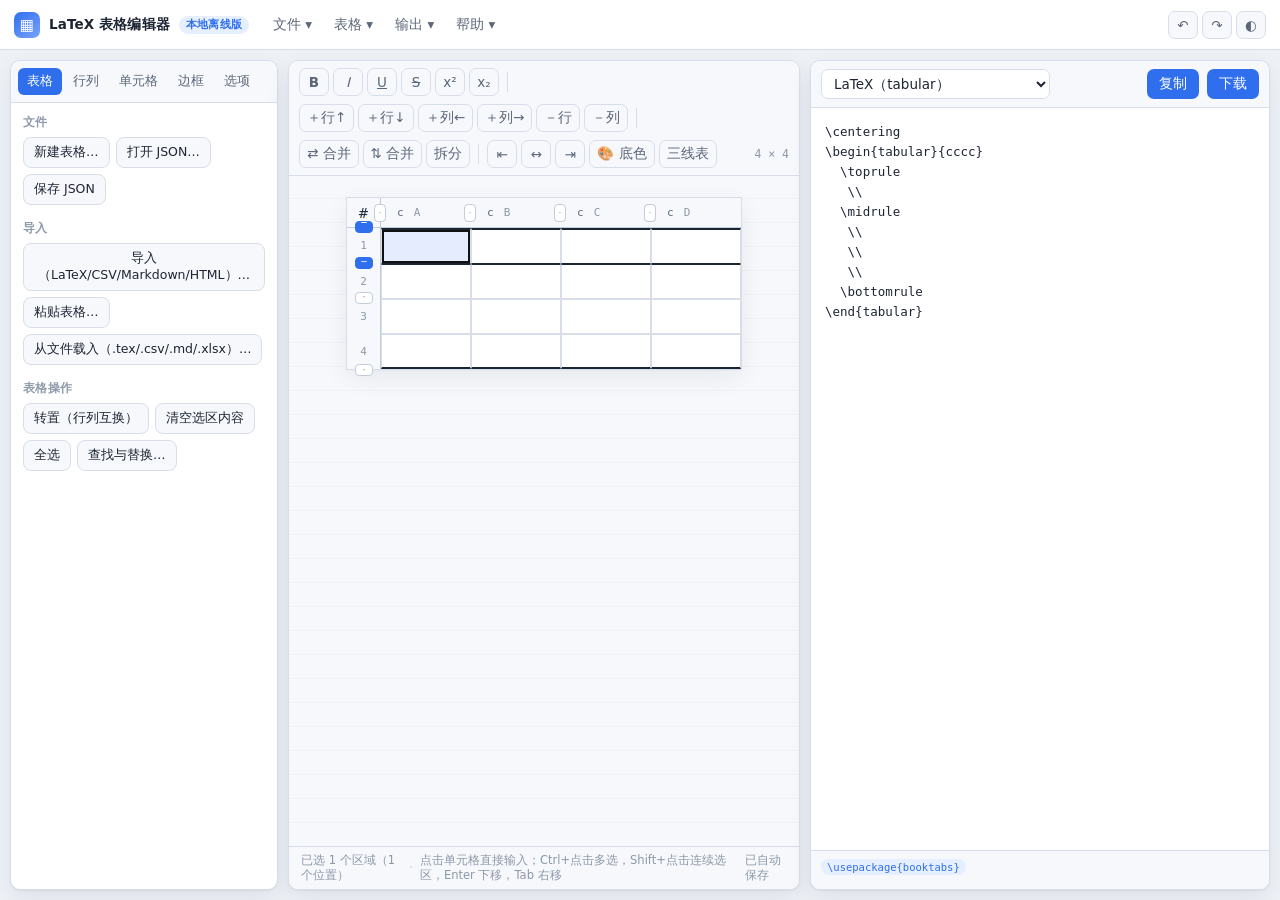
==== latex/index.html @ 6a0709be "feat(latex): 新增「📐 LaTeX 表格」板块，内嵌 LaTeX 表格编辑器 把 latex-tables-local 项目作为独立板块接入。  接入方式：iframe 嵌入（不改动其源码" ====
<!doctype html>
<html lang="zh-CN">
<head>
<meta charset="utf-8">
<meta name="viewport" content="width=device-width, initial-scale=1">
<title>LaTeX 表格编辑器 · 本地离线版</title>
<link rel="icon" href="data:image/svg+xml,%3Csvg xmlns='http://www.w3.org/2000/svg' viewBox='0 0 32 32'%3E%3Crect width='32' height='32' rx='6' fill='%232f6fed'/%3E%3Cg fill='%23fff'%3E%3Crect x='6' y='8' width='20' height='3'/%3E%3Crect x='6' y='14.5' width='20' height='3'/%3E%3Crect x='6' y='21' width='20' height='3'/%3E%3C/g%3E%3C/svg%3E">
<link rel="stylesheet" href="styles/app.css">
</head>
<body>

<header class="topbar">
  <div class="brand">
    <span class="logo" aria-hidden="true">▦</span>
    <span class="brand-name">LaTeX 表格编辑器</span>
    <span class="badge">本地离线版</span>
  </div>

  <nav class="menubar" id="menubar">
    <button class="menubtn" data-menu="file">文件 ▾</button>
    <button class="menubtn" data-menu="table">表格 ▾</button>
    <button class="menubtn" data-menu="output">输出 ▾</button>
    <button class="menubtn" data-menu="help">帮助 ▾</button>
  </nav>

  <div class="topbar-right">
    <button class="iconbtn" data-act="undo" title="撤销 (Ctrl+Z)">↶</button>
    <button class="iconbtn" data-act="redo" title="重做 (Ctrl+Y)">↷</button>
    <button class="iconbtn" data-act="toggleTheme" title="切换深色/浅色">◐</button>
  </div>
</header>

<main class="layout">

  <!-- ============ 左侧面板 ============ -->
  <aside class="side">
    <div class="tabs" role="tablist">
      <button class="tab is-active" data-tab="table">表格</button>
      <button class="tab" data-tab="rows">行列</button>
      <button class="tab" data-tab="cell">单元格</button>
      <button class="tab" data-tab="border">边框</button>
      <button class="tab" data-tab="opt">选项</button>
    </div>

    <div class="panes">

      <section class="pane is-active" data-pane="table">
        <div class="group">
          <h4>文件</h4>
          <div class="btns">
            <button data-act="new">新建表格…</button>
            <button data-act="openJson">打开 JSON…</button>
            <button data-act="saveJson">保存 JSON</button>
          </div>
        </div>
        <div class="group">
          <h4>导入</h4>
          <div class="btns">
            <button data-act="import">导入（LaTeX/CSV/Markdown/HTML）…</button>
            <button data-act="pasteTable">粘贴表格…</button>
            <button data-act="loadFile">从文件载入（.tex/.csv/.md/.xlsx）…</button>
          </div>
        </div>
        <div class="group">
          <h4>表格操作</h4>
          <div class="btns">
            <button data-act="transpose">转置（行列互换）</button>
            <button data-act="clearSel">清空选区内容</button>
            <button data-act="selectAll">全选</button>
            <button data-act="find">查找与替换…</button>
          </div>
        </div>
      </section>

      <section class="pane" data-pane="rows">
        <div class="group">
          <h4>行</h4>
          <div class="btns">
            <button data-act="rowAbove">在上方插入行</button>
            <button data-act="rowBelow">在下方插入行</button>
            <button data-act="rowDelete" class="danger">删除行</button>
          </div>
        </div>
        <div class="group">
          <h4>列</h4>
          <div class="btns">
            <button data-act="colBefore">在左侧插入列</button>
            <button data-act="colAfter">在右侧插入列</button>
            <button data-act="colDelete" class="danger">删除列</button>
          </div>
        </div>
        <div class="group">
          <h4>列对齐</h4>
          <div class="btns seg">
            <button data-act="colAlign" data-v="l">左对齐 (l)</button>
            <button data-act="colAlign" data-v="c">居中 (c)</button>
            <button data-act="colAlign" data-v="r">右对齐 (r)</button>
          </div>
          <p class="hint">作用于选区覆盖的所有列；也可点击表格列头上的 l/c/r 按钮逐列切换。</p>
        </div>
      </section>

      <section class="pane" data-pane="cell">
        <div class="group">
          <h4>文字样式</h4>
          <div class="btns seg tight">
            <button data-act="fmt" data-v="b" title="加粗 (Ctrl+B)"><b>B</b></button>
            <button data-act="fmt" data-v="i" title="斜体 (Ctrl+I)"><i>I</i></button>
            <button data-act="fmt" data-v="u" title="下划线 (Ctrl+U)"><u>U</u></button>
            <button data-act="fmt" data-v="s" title="删除线"><s>S</s></button>
            <button data-act="fmt" data-v="sup" title="上标">x²</button>
            <button data-act="fmt" data-v="sub" title="下标">x₂</button>
          </div>
          <div class="btns">
            <button data-act="footnote">插入脚注 \footnote</button>
            <button data-act="math">插入行内公式 $…$</button>
            <button data-act="clearFmt">清除格式</button>
          </div>
        </div>
        <div class="group">
          <h4>对齐</h4>
          <div class="btns seg">
            <button data-act="cellAlign" data-v="">默认</button>
            <button data-act="cellAlign" data-v="l">左</button>
            <button data-act="cellAlign" data-v="c">中</button>
            <button data-act="cellAlign" data-v="r">右</button>
          </div>
        </div>
        <div class="group">
          <h4>颜色</h4>
          <div class="btns">
            <button data-act="bg">背景色…</button>
            <button data-act="fg">文字色…</button>
            <button data-act="clearColor">清除颜色</button>
          </div>
        </div>
        <div class="group">
          <h4>合并</h4>
          <div class="btns">
            <button data-act="mergeH">水平合并</button>
            <button data-act="mergeV">垂直合并</button>
            <button data-act="mergeAll">合并矩形区域</button>
            <button data-act="split">拆分单元格</button>
          </div>
        </div>
      </section>

      <section class="pane" data-pane="border">
        <div class="group">
          <h4>横线（置于选中单元格上/下边界）</h4>
          <div class="btns">
            <button data-act="borderTop">上边框</button>
            <button data-act="borderBottom">下边框</button>
            <button data-act="borderClearTop">清除上边框</button>
            <button data-act="borderClearBottom">清除下边框</button>
          </div>
        </div>
        <div class="group">
          <h4>线型（作用于下一次或已选单元格）</h4>
          <div class="rulelist" id="ruleList"></div>
        </div>
        <div class="group">
          <h4>竖线（列分隔线）</h4>
          <div class="btns">
            <button data-act="vlineToggle">切换选区左右竖线</button>
            <button data-act="vlineOff">清除所有竖线</button>
          </div>
          <p class="hint">LaTeX 的竖线属于列格式（colspec 中的 <code>|</code>），因此是整列生效。</p>
        </div>
        <div class="group">
          <h4>快捷方案</h4>
          <div class="btns">
            <button data-act="booktabs">自动三线表</button>
            <button data-act="allBorders">全部边框</button>
            <button data-act="noBorders">清除全部边框</button>
          </div>
        </div>
      </section>

      <section class="pane" data-pane="opt">
        <div class="group">
          <h4>自适应页面（仅 LaTeX）</h4>
          <label class="row"><span>宽度适配</span>
            <select data-opt="fit">
              <option value="none">不处理</option>
              <option value="scale">缩放整体（adjustbox 限宽）</option>
              <option value="tabularx">自动列宽（tabularx）</option>
            </select>
          </label>
          <label class="row"><span>字号</span>
            <select data-opt="fontsize">
              <option value="">默认</option>
              <option value="\small">\small</option>
              <option value="\footnotesize">\footnotesize</option>
              <option value="\scriptsize">\scriptsize</option>
              <option value="\tiny">\tiny</option>
            </select>
          </label>
          <label class="chk"><input type="checkbox" data-opt="centering"> 表格居中（\centering）</label>
          <label class="chk"><input type="checkbox" data-opt="landscape"> 横向页面（landscape）</label>
          <label class="chk"><input type="checkbox" data-opt="float"> 作为浮动体（table）</label>
          <label class="chk"><input type="checkbox" data-opt="longtable"> 允许跨页（longtable）</label>
          <label class="row"><span>标题</span><input type="text" data-opt="caption" placeholder="caption 内容"></label>
          <label class="row"><span>标签</span><input type="text" data-opt="label" placeholder="tab:my-table"></label>
        </div>
        <div class="group">
          <h4>代码输出</h4>
          <label class="chk"><input type="checkbox" data-opt="escape"> 转义特殊字符（&amp; % $ # _ { } ~ ^ \）</label>
          <label class="chk"><input type="checkbox" data-opt="preserveCommands"> 不转义已输入的 LaTeX 命令（BETA）</label>
          <label class="chk"><input type="checkbox" data-opt="compact"> 横线与被删空白紧凑输出</label>
        </div>
        <div class="group">
          <h4>数据</h4>
          <div class="btns">
            <button data-act="clearAll" class="danger">清空整个表格</button>
            <button data-act="resetOptions">恢复默认选项</button>
          </div>
        </div>
      </section>

    </div>
  </aside>

  <!-- ============ 中间：编辑器 ============ -->
  <section class="editor">
    <div class="gridbar">
      <div class="gb-group">
        <button class="iconbtn" data-act="fmt" data-v="b" title="加粗"><b>B</b></button>
        <button class="iconbtn" data-act="fmt" data-v="i" title="斜体"><i>I</i></button>
        <button class="iconbtn" data-act="fmt" data-v="u" title="下划线"><u>U</u></button>
        <button class="iconbtn" data-act="fmt" data-v="s" title="删除线"><s>S</s></button>
        <button class="iconbtn" data-act="fmt" data-v="sup" title="上标">x²</button>
        <button class="iconbtn" data-act="fmt" data-v="sub" title="下标">x₂</button>
      </div>
      <div class="gb-sep"></div>
      <div class="gb-group">
        <button class="iconbtn" data-act="rowAbove" title="上方插入行">＋行↑</button>
        <button class="iconbtn" data-act="rowBelow" title="下方插入行">＋行↓</button>
        <button class="iconbtn" data-act="colBefore" title="左侧插入列">＋列←</button>
        <button class="iconbtn" data-act="colAfter" title="右侧插入列">＋列→</button>
        <button class="iconbtn" data-act="rowDelete" title="删除行">－行</button>
        <button class="iconbtn" data-act="colDelete" title="删除列">－列</button>
      </div>
      <div class="gb-sep"></div>
      <div class="gb-group">
        <button class="iconbtn" data-act="mergeH" title="水平合并">⇄ 合并</button>
        <button class="iconbtn" data-act="mergeV" title="垂直合并">⇅ 合并</button>
        <button class="iconbtn" data-act="split" title="拆分">拆分</button>
      </div>
      <div class="gb-sep"></div>
      <div class="gb-group">
        <button class="iconbtn" data-act="cellAlign" data-v="l" title="左对齐">⇤</button>
        <button class="iconbtn" data-act="cellAlign" data-v="c" title="居中">↔</button>
        <button class="iconbtn" data-act="cellAlign" data-v="r" title="右对齐">⇥</button>
        <button class="iconbtn" data-act="bg" title="背景色">🎨 底色</button>
        <button class="iconbtn" data-act="booktabs" title="自动三线表">三线表</button>
      </div>
      <div class="gb-spacer"></div>
      <div class="gb-group">
        <span class="dims" id="dims">3 × 3</span>
      </div>
    </div>

    <div class="grid-wrap" id="gridWrap">
      <table class="grid" id="grid"></table>
    </div>

    <div class="statusbar">
      <span id="statusSel">已选 1 个单元格</span>
      <span class="dot">·</span>
      <span>点击单元格直接输入；Ctrl+点击多选，Shift+点击连续选区，Enter 下移，Tab 右移</span>
      <span class="gb-spacer"></span>
      <span class="autosave" id="autosave">已自动保存</span>
    </div>
  </section>

  <!-- ============ 右侧：输出 ============ -->
  <section class="output">
    <div class="outbar">
      <select id="format">
        <optgroup label="LaTeX 系列">
          <option value="latex">LaTeX（tabular）</option>
          <option value="tabularray">LaTeX（tabularray / tblr）</option>
          <option value="mwe">LaTeX 完整文档（MWE）</option>
          <option value="context">ConTeXt</option>
          <option value="plaintex">Plain TeX</option>
        </optgroup>
        <optgroup label="标记语言">
          <option value="markdown">Markdown</option>
          <option value="textile">Textile</option>
          <option value="typst">Typst</option>
        </optgroup>
        <optgroup label="网页">
          <option value="html">HTML</option>
          <option value="bbcode">BBCode</option>
          <option value="wikicode">Wikicode</option>
        </optgroup>
        <optgroup label="数据">
          <option value="csv">CSV</option>
          <option value="tsv">TSV</option>
          <option value="json">JSON（工程文件）</option>
        </optgroup>
      </select>
      <div class="gb-spacer"></div>
      <button class="btn2" data-act="copy">复制</button>
      <button class="btn2" data-act="download">下载</button>
    </div>

    <pre class="code" id="code" spellcheck="false"></pre>

    <div class="outfoot">
      <div class="pkgs" id="pkgs"></div>
      <div class="log" id="log"></div>
    </div>
  </section>
</main>

<div class="modal-root" id="modalRoot" hidden></div>
<div class="popover-root" id="popoverRoot" hidden></div>
<div class="toast-root" id="toastRoot"></div>
<input type="file" id="fileInput" hidden>

<script src="js/core.js"></script>
<script src="js/selection.js"></script>
<script src="js/ops.js"></script>
<script src="js/emit-latex.js"></script>
<script src="js/emit-other.js"></script>
<script src="js/parse-latex.js"></script>
<script src="js/parse-data.js"></script>
<script src="js/ui.js"></script>
<script src="js/grid.js"></script>
<script src="js/app.js"></script>
</body>
</html>
---- latex/styles/app.css ----
/* =========================================================
   LaTeX 表格编辑器 · 本地离线版
   ========================================================= */
:root{
  --bg: #eef1f6;
  --bg2: #ffffff;
  --bg3: #f6f8fb;
  --panel: #ffffff;
  --line: #d8dee9;
  --line2: #c3ccdb;
  --text: #1d2433;
  --text2: #5c6779;
  --text3: #8d98a8;
  --accent: #2f6fed;
  --accent-soft: #e6efff;
  --danger: #d64545;
  --rule: #1b2431;
  --shadow: 0 1px 2px rgba(20,30,50,.06), 0 8px 24px rgba(20,30,50,.07);
  --radius: 10px;
  --mono: ui-monospace, "Cascadia Code", "JetBrains Mono", Consolas, "SF Mono", Menlo, monospace;
  --ui: "Segoe UI", "PingFang SC", "Microsoft YaHei", system-ui, -apple-system, sans-serif;
}
html[data-theme="dark"]{
  --bg: #12161d;
  --bg2: #1a202a;
  --bg3: #151a22;
  --panel: #1a202a;
  --line: #2b3442;
  --line2: #3a4553;
  --text: #e6ebf3;
  --text2: #a7b2c2;
  --text3: #7d8899;
  --accent: #5b8cff;
  --accent-soft: #1e2c4a;
  --danger: #ef6b6b;
  --rule: #cfd8e6;
  --shadow: 0 1px 2px rgba(0,0,0,.4), 0 10px 30px rgba(0,0,0,.35);
}

*{ box-sizing: border-box; }
html, body{ height: 100%; }
body{
  margin: 0;
  font-family: var(--ui);
  font-size: 13.5px;
  color: var(--text);
  background: var(--bg);
  overflow: hidden;
}
button, input, select, textarea{ font-family: inherit; font-size: inherit; color: inherit; }
h4{ margin: 0 0 7px; font-size: 11.5px; letter-spacing: .04em; text-transform: uppercase; color: var(--text3); font-weight: 600; }
code{ font-family: var(--mono); font-size: .92em; background: var(--bg3); padding: 1px 4px; border-radius: 4px; }

/* ---------------- topbar ---------------- */
.topbar{
  height: 50px; display: flex; align-items: center; gap: 14px;
  padding: 0 14px; background: var(--bg2); border-bottom: 1px solid var(--line);
  position: relative; z-index: 40;
}
.brand{ display: flex; align-items: center; gap: 9px; font-weight: 650; letter-spacing: .01em; }
.brand .logo{
  width: 26px; height: 26px; display: grid; place-items: center;
  background: linear-gradient(140deg, var(--accent), #7aa2ff); color: #fff;
  border-radius: 7px; font-size: 15px;
}
.badge{
  font-size: 10.5px; font-weight: 600; padding: 2px 7px; border-radius: 999px;
  background: var(--accent-soft); color: var(--accent); letter-spacing: .02em;
}
.menubar{ display: flex; gap: 2px; }
.menubtn{
  background: none; border: 0; padding: 6px 10px; border-radius: 7px; cursor: pointer; color: var(--text2);
}
.menubtn:hover{ background: var(--bg3); color: var(--text); }
.menubtn.is-open{ background: var(--accent-soft); color: var(--accent); }
.topbar-right{ margin-left: auto; display: flex; gap: 4px; }

.iconbtn{
  min-width: 30px; height: 28px; padding: 0 7px;
  display: inline-flex; align-items: center; justify-content: center;
  background: var(--bg3); border: 1px solid var(--line); border-radius: 7px;
  cursor: pointer; color: var(--text2); white-space: nowrap;
}
.iconbtn:hover{ border-color: var(--line2); color: var(--text); background: var(--bg2); }
.iconbtn.is-on{ background: var(--accent-soft); border-color: var(--accent); color: var(--accent); }

/* ---------------- layout ---------------- */
.layout{
  height: calc(100% - 50px);
  display: grid;
  grid-template-columns: 268px minmax(320px, 1fr) minmax(340px, 460px);
  gap: 10px; padding: 10px;
}
.side, .editor, .output{
  background: var(--panel); border: 1px solid var(--line);
  border-radius: var(--radius); box-shadow: var(--shadow);
  min-height: 0; display: flex; flex-direction: column; overflow: hidden;
}

/* ---------------- side panel ---------------- */
.tabs{ display: flex; gap: 2px; padding: 7px; border-bottom: 1px solid var(--line); background: var(--bg3); flex-wrap: wrap; }
.tab{
  border: 0; background: none; padding: 5px 9px; border-radius: 6px; cursor: pointer;
  color: var(--text2); font-size: 12.5px;
}
.tab:hover{ background: var(--bg2); color: var(--text); }
.tab.is-active{ background: var(--accent); color: #fff; }
.panes{ overflow: auto; padding: 12px; flex: 1; }
.pane{ display: none; }
.pane.is-active{ display: block; }
.group{ margin-bottom: 16px; }
.btns{ display: flex; flex-wrap: wrap; gap: 6px; }
.btns.seg{ gap: 4px; }
.btns button{
  background: var(--bg3); border: 1px solid var(--line); border-radius: 8px;
  padding: 6px 10px; cursor: pointer; color: var(--text); font-size: 12.5px;
}
.btns.seg button{ min-width: 34px; padding: 5px 8px; }
.btns.tight button{ min-width: 36px; }
.btns button:hover{ border-color: var(--accent); color: var(--accent); }
.btns button.danger:hover{ border-color: var(--danger); color: var(--danger); }
.btns button.is-on{ background: var(--accent-soft); border-color: var(--accent); color: var(--accent); }
.hint{ margin: 7px 0 0; font-size: 11.5px; line-height: 1.5; color: var(--text3); }
.row{ display: flex; align-items: center; gap: 8px; margin: 6px 0; font-size: 12.5px; color: var(--text2); }
.row > span{ flex: 0 0 62px; }
.row select, .row input[type="text"]{
  flex: 1; min-width: 0; padding: 5px 7px; border: 1px solid var(--line);
  border-radius: 7px; background: var(--bg2);
}
.chk{ display: flex; align-items: center; gap: 7px; margin: 7px 0; font-size: 12.5px; color: var(--text2); cursor: pointer; }
.chk input{ accent-color: var(--accent); }

.rulelist{ display: flex; flex-direction: column; gap: 4px; }
.rulelist button{
  text-align: left; background: var(--bg3); border: 1px solid var(--line);
  border-radius: 7px; padding: 6px 8px; cursor: pointer; display: flex; align-items: center; gap: 8px;
  font-size: 12px;
}
.rulelist button:hover{ border-color: var(--accent); color: var(--accent); }
.rulelist button.is-on{ background: var(--accent-soft); border-color: var(--accent); color: var(--accent); }
.rulelist .swatch{ width: 34px; height: 10px; flex: 0 0 34px; }

/* ---------------- editor ---------------- */
.gridbar{
  display: flex; align-items: center; gap: 8px; padding: 7px 10px;
  border-bottom: 1px solid var(--line); background: var(--bg3); flex-wrap: wrap;
}
.gb-group{ display: flex; gap: 4px; align-items: center; }
.gb-sep{ width: 1px; height: 20px; background: var(--line); }
.gb-spacer{ flex: 1; }
.dims{ font-family: var(--mono); font-size: 11.5px; color: var(--text3); }

.grid-wrap{
  flex: 1; overflow: auto; padding: 22px 22px 30px;
  background:
    linear-gradient(90deg, transparent 0 24px, transparent 0),
    repeating-linear-gradient(0deg, transparent 0 23px, color-mix(in srgb, var(--line) 22%, transparent) 23px 24px);
  background-color: var(--bg3);
}
.grid{
  border-collapse: separate; border-spacing: 0;
  background: var(--bg2);
  box-shadow: 0 0 0 1px var(--line), var(--shadow);
  margin: 0 auto;
}
.grid th, .grid td{ padding: 0; }

/* 列头 / 行头 */
.grid thead th{
  position: relative; background: var(--bg3); border-bottom: 1px solid var(--line2);
  width: 90px; min-width: 60px; height: 30px; font-weight: 500;
}
.grid .corner{
  width: 34px; min-width: 34px; background: var(--bg3);
  border-right: 1px solid var(--line2);
}
.colh{ display: table-cell; }
.colh-inner{ display: flex; align-items: center; gap: 4px; padding: 0 4px 0 10px; }
.colletter{ font-family: var(--mono); font-size: 11px; color: var(--text3); }
.alignbtn{
  border: 1px solid transparent; background: none; cursor: pointer;
  font-family: var(--mono); font-size: 11px; color: var(--text2);
  padding: 1px 5px; border-radius: 5px;
}
.alignbtn:hover{ background: var(--accent-soft); color: var(--accent); border-color: var(--accent); }

.grid tbody th.rowh{
  position: relative; width: 34px; min-width: 34px; background: var(--bg3);
  border-right: 1px solid var(--line2); font-family: var(--mono);
  font-size: 11px; color: var(--text3); font-weight: 500; text-align: center;
}

/* 边界小钮 */
.edge{
  position: absolute; z-index: 5; cursor: pointer; border-radius: 4px;
  background: var(--bg2); border: 1px solid var(--line2);
  display: grid; place-items: center; font-size: 9px; line-height: 1;
  color: var(--text3); padding: 0; overflow: hidden; white-space: nowrap;
}
.edge:hover{ border-color: var(--accent); color: var(--accent); z-index: 6; }
.edge.has{ background: #2f6fed; border-color: #2f6fed; color: #fff; }
.edge.hedge{ width: 18px; height: 12px; left: 8px; top: -7px; }
.edge.vid{ width: 12px; height: 18px; top: 6px; left: -7px; }
.edge.vedge{ right: -7px; }
.edge.tail{ left: 8px; top: auto; bottom: -7px; }

/* 数据单元格 */
.grid td.cell{
  position: relative; border: 1px solid var(--line);
  padding: 0; vertical-align: middle;
  min-width: 60px; max-width: 420px;
}
.grid td.cell .inner{
  outline: none; padding: 7px 9px; min-height: 30px; min-width: 40px;
  white-space: pre-wrap; word-break: break-word; line-height: 1.45;
  font-size: 13px;
}
.grid td.cell.al-l .inner{ text-align: left; }
.grid td.cell.al-c .inner{ text-align: center; }
.grid td.cell.al-r .inner{ text-align: right; }
.grid td.cell .inner:empty::before{ content: ""; }
.grid td.cell.is-sel{ background: color-mix(in srgb, var(--accent) 13%, transparent); }
.grid td.cell.is-sel .inner{ box-shadow: inset 0 0 0 2px var(--accent); }
.grid td.cell.is-anchor .inner{ box-shadow: inset 0 0 0 2px #111; }
body.theme-dark .grid td.cell.is-anchor .inner{ box-shadow: inset 0 0 0 2px #fff; }
.grid td.cell.f-b .inner{ font-weight: 700; }
.grid td.cell.f-i .inner{ font-style: italic; }
.grid td.cell.f-u .inner{ text-decoration: underline; }
.grid td.cell.f-s .inner{ text-decoration: line-through; }
.grid td.cell.f-u.f-s .inner{ text-decoration: underline line-through; }
.grid td.cell.f-sup .inner{ vertical-align: top; }
.grid td.cell.f-sup .inner .tx{ font-size: .72em; vertical-align: super; }
.grid td.cell.f-sub .inner .tx{ font-size: .72em; vertical-align: sub; }
.grid td.cell.v-top{ vertical-align: top; }
.grid td.cell.v-bottom{ vertical-align: bottom; }

/* 规则可视化 */
td.cell.bt-hline{ border-top: 1px solid #1b2431; }
td.cell.bt-hline2{ border-top: 3px double #1b2431; }
td.cell.bt-toprule{ border-top: 2px solid #1b2431; }
td.cell.bt-midrule{ border-top: 1px solid #1b2431; }
td.cell.bt-bottomrule{ border-top: 2px solid #1b2431; }
td.cell.bt-thick{ border-top: 2.5px solid #1b2431; }
td.cell.bt-hdashline{ border-top: 1px dashed #1b2431; }
td.cell.bt-dotted{ border-top: 1px dotted #1b2431; }
td.cell.vl-single{ border-left: 1px solid #1b2431; }
td.cell.vl-double{ border-left: 3px double #1b2431; }
td.cell.vr-single{ border-right: 1px solid #1b2431; }
td.cell.vr-double{ border-right: 3px double #1b2431; }
html[data-theme="dark"] td.cell.bt-hline,
html[data-theme="dark"] td.cell.bt-midrule{ border-top-color:#cfd8e6; }
html[data-theme="dark"] td.cell.bt-toprule,
html[data-theme="dark"] td.cell.bt-bottomrule,
html[data-theme="dark"] td.cell.bt-thick,
html[data-theme="dark"] td.cell.bt-hline2{ border-top-color:#cfd8e6; }
html[data-theme="dark"] td.cell.bt-hdashline{ border-top-color:#cfd8e6; }
html[data-theme="dark"] td.cell.bt-dotted{ border-top-color:#cfd8e6; }
html[data-theme="dark"] td.cell.vl-single, html[data-theme="dark"] td.cell.vl-double{ border-left-color:#cfd8e6; }
html[data-theme="dark"] td.cell.vr-single, html[data-theme="dark"] td.cell.vr-double{ border-right-color:#cfd8e6; }

.statusbar{
  display: flex; align-items: center; gap: 7px; padding: 6px 12px;
  border-top: 1px solid var(--line); background: var(--bg3);
  font-size: 11.5px; color: var(--text3);
}
.statusbar .dot{ opacity: .5; }
.autosave{ color: var(--text3); }

/* ---------------- output ---------------- */
.outbar{
  display: flex; align-items: center; gap: 8px; padding: 8px 10px;
  border-bottom: 1px solid var(--line); background: var(--bg3);
}
.outbar select{
  padding: 5px 8px; border: 1px solid var(--line); border-radius: 7px;
  background: var(--bg2); max-width: 240px;
}
.btn2{
  background: var(--accent); color: #fff; border: 0; border-radius: 7px;
  padding: 6px 12px; cursor: pointer; font-weight: 550;
}
.btn2.ghost{ background: var(--bg3); color: var(--text); border: 1px solid var(--line); }
.btn2:hover{ filter: brightness(1.06); }
.code{
  flex: 1; margin: 0; overflow: auto; padding: 14px;
  font-family: var(--mono); font-size: 12.5px; line-height: 1.6;
  white-space: pre; tab-size: 2; background: var(--bg2); color: var(--text);
  min-height: 0;
}
.outfoot{ border-top: 1px solid var(--line); background: var(--bg3); padding: 8px 10px; max-height: 150px; overflow: auto; }
.pkgs{ display: flex; flex-wrap: wrap; gap: 4px; margin-bottom: 6px; }
.pkg{
  font-family: var(--mono); font-size: 10.5px; padding: 2px 6px; border-radius: 999px;
  background: var(--accent-soft); color: var(--accent);
}
.log{ font-size: 11.5px; color: var(--text3); line-height: 1.5; }
.log .warn{ color: #b4741d; }

/* ---------------- popover ---------------- */
.popover-root{ position: fixed; inset: 0; z-index: 90; }
.popover-root[hidden]{ display: none; }
.popover{
  position: absolute; min-width: 190px; max-height: 70vh; overflow: auto;
  background: var(--bg2); border: 1px solid var(--line); border-radius: 10px;
  box-shadow: 0 12px 34px rgba(15,25,45,.22); padding: 6px;
}
.popover .ph{ font-size: 10.5px; text-transform: uppercase; letter-spacing: .05em; color: var(--text3); padding: 6px 8px 4px; }
.popover button{
  display: flex; width: 100%; align-items: center; gap: 8px; text-align: left;
  background: none; border: 0; border-radius: 7px; padding: 7px 9px; cursor: pointer;
  font-size: 12.5px; color: var(--text);
}
.popover button:hover{ background: var(--accent-soft); color: var(--accent); }
.popover button.is-on{ color: var(--accent); font-weight: 600; }
.popover .sep{ height: 1px; background: var(--line); margin: 5px 4px; }
.popover .swatch{ width: 40px; height: 8px; flex: 0 0 40px; }

/* ---------------- modal ---------------- */
.modal-root{ position: fixed; inset: 0; z-index: 100; background: rgba(12,18,28,.45); display: grid; place-items: center; }
.modal-root[hidden]{ display: none; }
.modal{
  width: min(720px, calc(100vw - 40px)); max-height: calc(100vh - 60px);
  background: var(--bg2); border: 1px solid var(--line); border-radius: 14px;
  box-shadow: 0 24px 70px rgba(10,18,32,.4); display: flex; flex-direction: column; overflow: hidden;
}
.modal-head{
  display: flex; align-items: center; padding: 13px 16px;
  border-bottom: 1px solid var(--line); font-weight: 650;
}
.modal-head .x{ margin-left: auto; }
.modal-body{ padding: 16px; overflow: auto; }
.modal-foot{
  display: flex; gap: 8px; justify-content: flex-end; padding: 12px 16px;
  border-top: 1px solid var(--line); background: var(--bg3);
}
.modal textarea{
  width: 100%; min-height: 190px; padding: 10px; border: 1px solid var(--line);
  border-radius: 9px; background: var(--bg3); font-family: var(--mono); font-size: 12.5px;
  resize: vertical; line-height: 1.5;
}
.modal input[type="text"], .modal input[type="number"], .modal select{
  padding: 6px 9px; border: 1px solid var(--line); border-radius: 8px; background: var(--bg2);
}
.field{ display: flex; align-items: center; gap: 10px; margin: 9px 0; font-size: 12.5px; }
.field > span{ flex: 0 0 90px; color: var(--text2); }
.tabbar{ display: flex; gap: 5px; margin-bottom: 12px; flex-wrap: wrap; }
.tabbar button{
  background: var(--bg3); border: 1px solid var(--line); border-radius: 8px;
  padding: 5px 11px; cursor: pointer; font-size: 12.5px;
}
.tabbar button.is-on{ background: var(--accent); color: #fff; border-color: var(--accent); }
.pastezone{
  border: 2px dashed var(--line2); border-radius: 10px; padding: 22px;
  text-align: center; color: var(--text3); outline: none; background: var(--bg3);
}
.pastezone:focus{ border-color: var(--accent); color: var(--accent); }
.swatches{ display: flex; flex-wrap: wrap; gap: 6px; margin-top: 10px; }
.swatches button{
  width: 26px; height: 26px; border-radius: 7px; border: 1px solid var(--line); cursor: pointer; padding: 0;
}
.colorpreview{ display: flex; align-items: center; gap: 10px; }
.colorpreview .chip{ width: 46px; height: 46px; border-radius: 10px; border: 1px solid var(--line); }
.help h3{ margin: 18px 0 6px; font-size: 14px; }
.help p, .help li{ font-size: 12.8px; line-height: 1.65; color: var(--text2); }
.help ul{ padding-left: 20px; margin: 6px 0; }
kbd{
  font-family: var(--mono); font-size: 11px; background: var(--bg3); border: 1px solid var(--line);
  border-bottom-width: 2px; border-radius: 5px; padding: 1px 5px; color: var(--text2);
}

/* ---------------- toast ---------------- */
.toast-root{ position: fixed; left: 50%; bottom: 26px; transform: translateX(-50%); z-index: 200; display: flex; flex-direction: column; gap: 8px; align-items: center; pointer-events: none; }
.toast{
  background: #1e2634; color: #fff; padding: 9px 16px; border-radius: 999px;
  font-size: 12.5px; box-shadow: 0 10px 26px rgba(10,18,32,.3); animation: tin .18s ease-out;
}
@keyframes tin{ from{ opacity: 0; transform: translateY(8px);} to{ opacity: 1; transform: none; } }

@media (max-width: 1180px){
  .layout{ grid-template-columns: 240px minmax(280px,1fr); grid-template-rows: 1fr 300px; }
  .output{ grid-column: 1 / -1; }
}
@media (max-width: 760px){
  .layout{ grid-template-columns: 1fr; grid-template-rows: auto 1fr 280px; }
  .side{ max-height: 240px; }
}
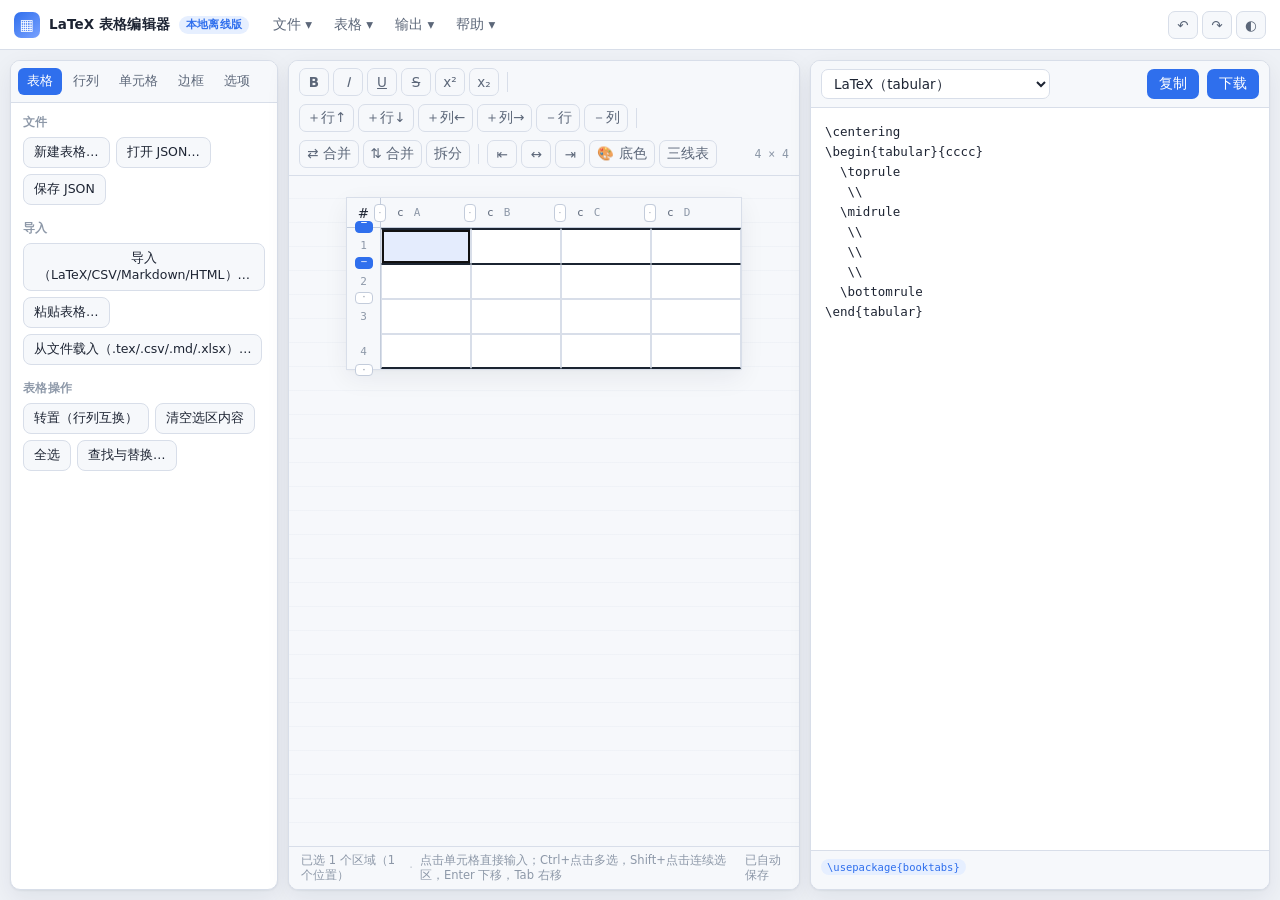
==== commit ffdc150b: "feat(latex): ± 自动转换为 \pm 需求：LaTeX 输出里把 ± 自动转成 \pm。  实现（latex/js/emit-latex.js 的 escapeText）： - 正文里输出" ====
--- a/latex/index.html
+++ b/latex/index.html
@@ -320,15 +320,15 @@
 <div class="toast-root" id="toastRoot"></div>
 <input type="file" id="fileInput" hidden>
 
-<script src="js/core.js"></script>
-<script src="js/selection.js"></script>
-<script src="js/ops.js"></script>
-<script src="js/emit-latex.js"></script>
-<script src="js/emit-other.js"></script>
-<script src="js/parse-latex.js"></script>
-<script src="js/parse-data.js"></script>
-<script src="js/ui.js"></script>
-<script src="js/grid.js"></script>
-<script src="js/app.js"></script>
+<script src="js/core.js?v=20261020b"></script>
+<script src="js/selection.js?v=20261020b"></script>
+<script src="js/ops.js?v=20261020b"></script>
+<script src="js/emit-latex.js?v=20261020b"></script>
+<script src="js/emit-other.js?v=20261020b"></script>
+<script src="js/parse-latex.js?v=20261020b"></script>
+<script src="js/parse-data.js?v=20261020b"></script>
+<script src="js/ui.js?v=20261020b"></script>
+<script src="js/grid.js?v=20261020b"></script>
+<script src="js/app.js?v=20261020b"></script>
 </body>
 </html>
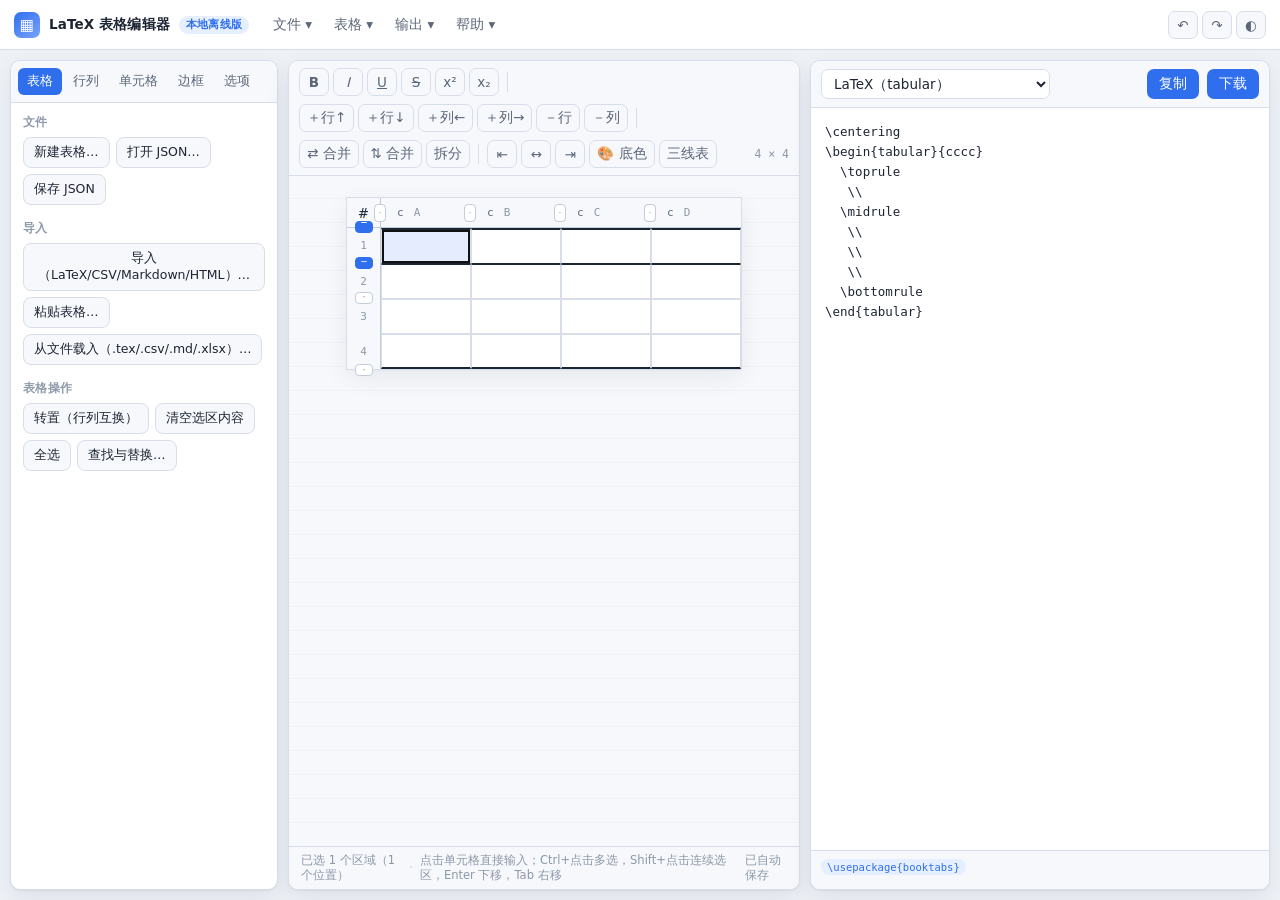
==== commit eaa48919: "fix(latex): ± 改为局部包裹成 \$\pm\$，而非整格或 ensuremath 按反馈调整转换形式：只把 ± 本身包进数学模式，前后文字仍留在正文。    0.4226 ± 0.2647" ====
--- a/latex/index.html
+++ b/latex/index.html
@@ -320,15 +320,15 @@
 <div class="toast-root" id="toastRoot"></div>
 <input type="file" id="fileInput" hidden>
 
-<script src="js/core.js?v=20261020b"></script>
-<script src="js/selection.js?v=20261020b"></script>
-<script src="js/ops.js?v=20261020b"></script>
-<script src="js/emit-latex.js?v=20261020b"></script>
-<script src="js/emit-other.js?v=20261020b"></script>
-<script src="js/parse-latex.js?v=20261020b"></script>
-<script src="js/parse-data.js?v=20261020b"></script>
-<script src="js/ui.js?v=20261020b"></script>
-<script src="js/grid.js?v=20261020b"></script>
-<script src="js/app.js?v=20261020b"></script>
+<script src="js/core.js?v=20261020c"></script>
+<script src="js/selection.js?v=20261020c"></script>
+<script src="js/ops.js?v=20261020c"></script>
+<script src="js/emit-latex.js?v=20261020c"></script>
+<script src="js/emit-other.js?v=20261020c"></script>
+<script src="js/parse-latex.js?v=20261020c"></script>
+<script src="js/parse-data.js?v=20261020c"></script>
+<script src="js/ui.js?v=20261020c"></script>
+<script src="js/grid.js?v=20261020c"></script>
+<script src="js/app.js?v=20261020c"></script>
 </body>
 </html>
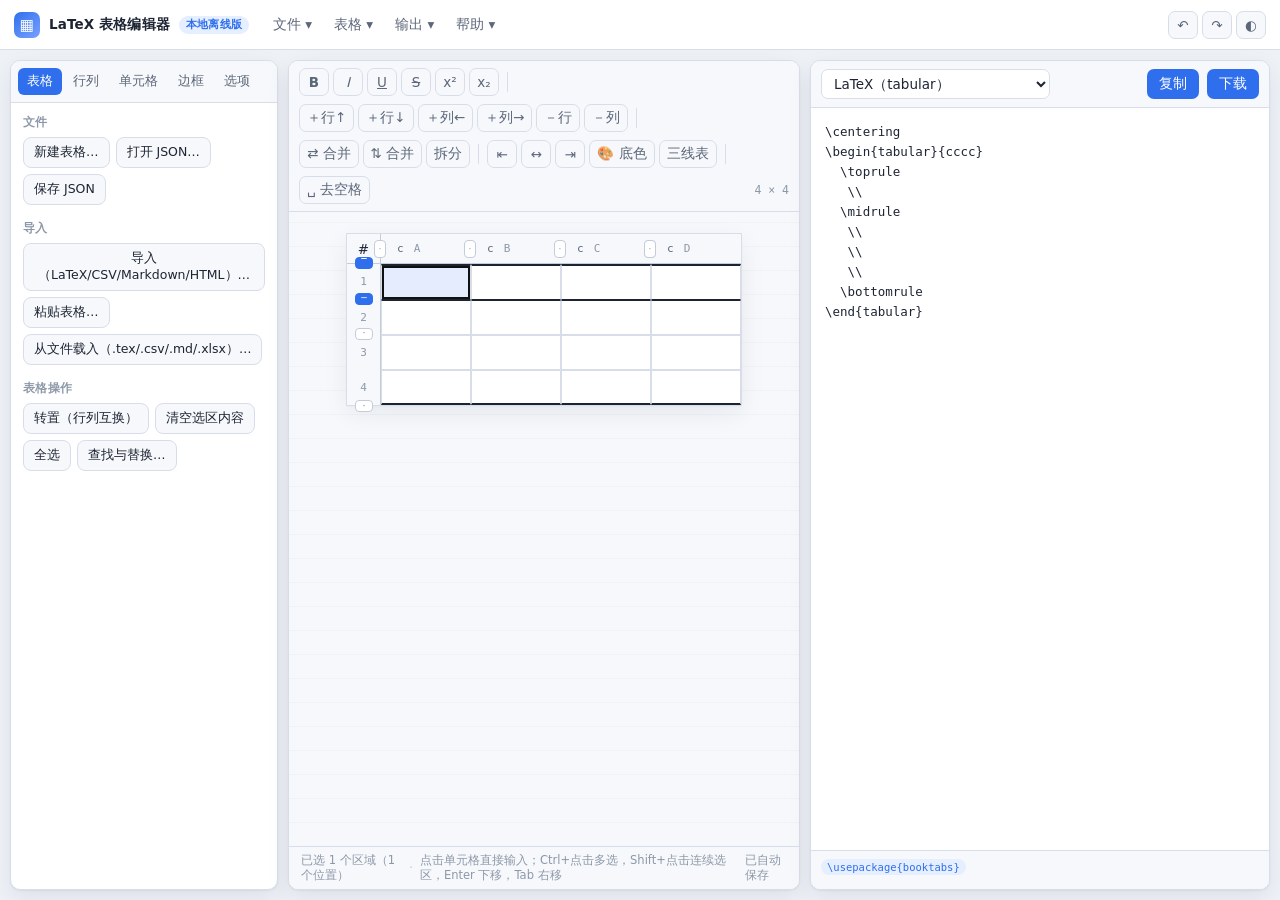
==== commit 3d985d1a: "feat(latex): 新增「去空格」按钮，可选择输出不留空格 需求：可切换去除空格，0.4226 \$\pm\$ 0.2647 → 0.4226\$\pm\.2647  实现： - core.js" ====
--- a/latex/index.html
+++ b/latex/index.html
@@ -208,6 +208,7 @@
           <label class="chk"><input type="checkbox" data-opt="escape"> 转义特殊字符（&amp; % $ # _ { } ~ ^ \）</label>
           <label class="chk"><input type="checkbox" data-opt="preserveCommands"> 不转义已输入的 LaTeX 命令（BETA）</label>
           <label class="chk"><input type="checkbox" data-opt="compact"> 横线与被删空白紧凑输出</label>
+          <label class="chk"><input type="checkbox" data-opt="noSpace"> 去除空格（单元格内容中的空格全部删掉）</label>
         </div>
         <div class="group">
           <h4>数据</h4>
@@ -254,6 +255,11 @@
         <button class="iconbtn" data-act="cellAlign" data-v="r" title="右对齐">⇥</button>
         <button class="iconbtn" data-act="bg" title="背景色">🎨 底色</button>
         <button class="iconbtn" data-act="booktabs" title="自动三线表">三线表</button>
+      </div>
+      <div class="gb-sep"></div>
+      <div class="gb-group">
+        <button class="iconbtn" data-act="noSpace" id="btnNoSpace"
+                title="去除空格：勾选后输出不保留空格（0.4226 ± 0.2647 → 0.4226$\pm$0.2647）">␣ 去空格</button>
       </div>
       <div class="gb-spacer"></div>
       <div class="gb-group">
@@ -320,15 +326,15 @@
 <div class="toast-root" id="toastRoot"></div>
 <input type="file" id="fileInput" hidden>
 
-<script src="js/core.js?v=20261020c"></script>
-<script src="js/selection.js?v=20261020c"></script>
-<script src="js/ops.js?v=20261020c"></script>
-<script src="js/emit-latex.js?v=20261020c"></script>
-<script src="js/emit-other.js?v=20261020c"></script>
-<script src="js/parse-latex.js?v=20261020c"></script>
-<script src="js/parse-data.js?v=20261020c"></script>
-<script src="js/ui.js?v=20261020c"></script>
-<script src="js/grid.js?v=20261020c"></script>
-<script src="js/app.js?v=20261020c"></script>
+<script src="js/core.js?v=20261020d"></script>
+<script src="js/selection.js?v=20261020d"></script>
+<script src="js/ops.js?v=20261020d"></script>
+<script src="js/emit-latex.js?v=20261020d"></script>
+<script src="js/emit-other.js?v=20261020d"></script>
+<script src="js/parse-latex.js?v=20261020d"></script>
+<script src="js/parse-data.js?v=20261020d"></script>
+<script src="js/ui.js?v=20261020d"></script>
+<script src="js/grid.js?v=20261020d"></script>
+<script src="js/app.js?v=20261020d"></script>
 </body>
 </html>
